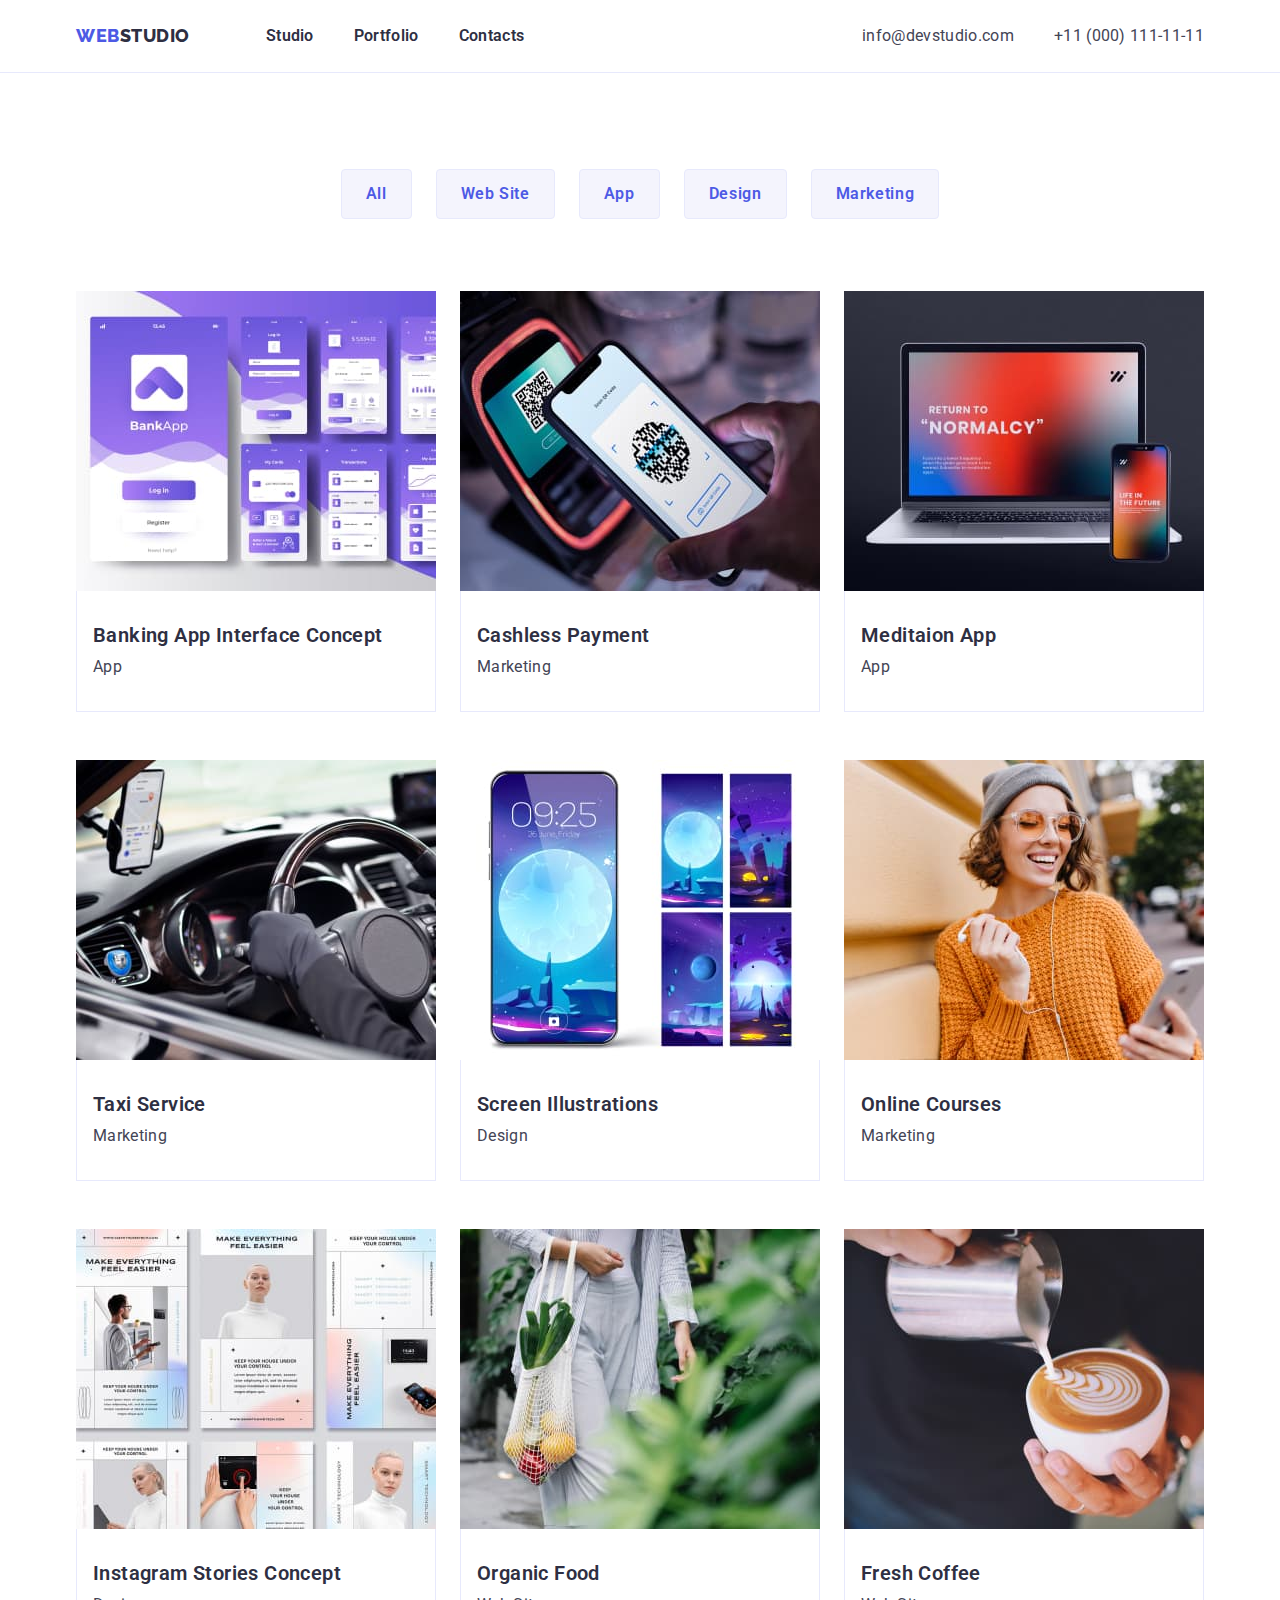
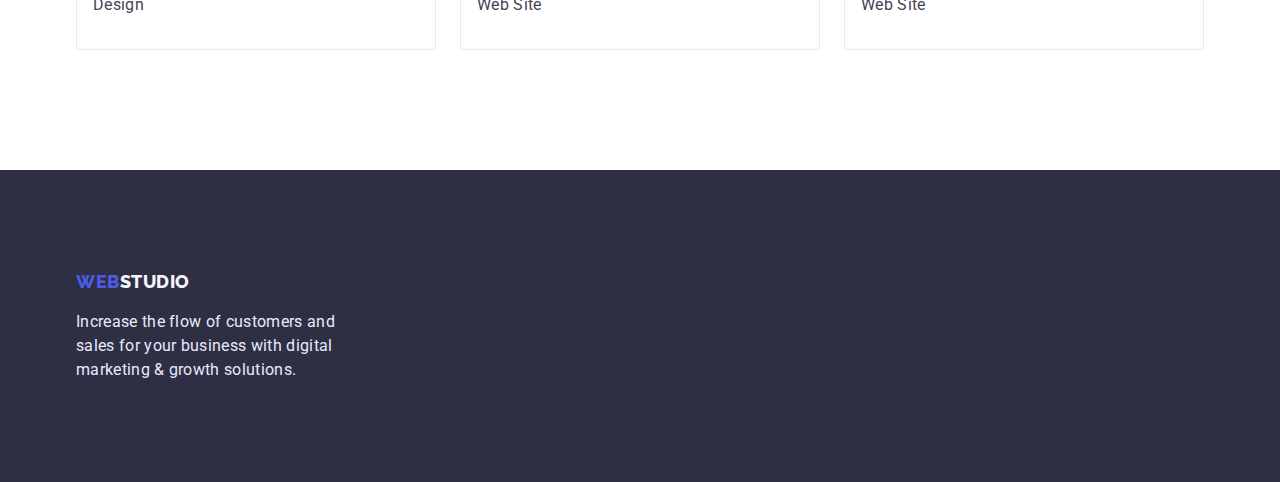
==== portfolio.html @ bba28297 "Copied html+css" ====
<!DOCTYPE html>
<html lang="en">
  <head>
    <meta charset="UTF-8" />
    <meta http-equiv="X-UA-Compatible" content="IE=edge" />
    <meta name="viewport" content="width=device-width, initial-scale=1.0" />
    <title>Portfolio</title>
    <link rel="preconnect" href="https://fonts.googleapis.com" />
    <link rel="preconnect" href="https://fonts.gstatic.com" crossorigin />
    <link
      href="https://fonts.googleapis.com/css2?family=Raleway:wght@800&family=Roboto:wght@400;500;700;900&display=swap"
      rel="stylesheet"
    />
    <link
      rel="stylesheet"
      href="https://cdnjs.cloudflare.com/ajax/libs/modern-normalize/1.1.0/modern-normalize.min.css"
    />
    <link rel="stylesheet" href="./css/styles.css" />
  </head>
  <body>
    <!--Header-->
    <header class="header">
      <div class="container nav-flex">
        <nav class="header-navigation">
          <a class="logo link" href="./index.html"
            ><span class="logo-accent">WEB</span>STUDIO</a
          >
          <ul class="header-list list">
            <li class="header-item">
              <a class="header-link link" href="./index.html">Studio</a>
            </li>
            <li class="header-item">
              <a class="header-link link" href="./portfolio.html">Portfolio</a>
            </li>
            <li class="header-item">
              <a class="header-link link" href="">Contacts</a>
            </li>
          </ul>
        </nav>
        <ul class="header-contacts-list list">
          <li class="contacts-item">
            <a class="contacts-link link" href="mailto:info@devstudio.com"
              >info@devstudio.com</a
            >
          </li>
          <li class="contacts-item">
            <a class="contacts-link link" href="tel:+110001111111"
              >+11 (000) 111-11-11</a
            >
          </li>
        </ul>
      </div>
    </header>

    <!--Main-->
    <main>
      <section class="portfolio">
        <!--Filter buttons-->
        <div class="container">
          <ul class="portfolio-btn list">
            <li class="portfolio-item">
              <button class="portfolio-btn-item btn" type="button">All</button>
            </li>
            <li class="portfolio-item">
              <button class="portfolio-btn-item btn" type="button">
                Web Site
              </button>
            </li>
            <li class="portfolio-item">
              <button class="portfolio-btn-item btn" type="button">App</button>
            </li>
            <li class="portfolio-item">
              <button class="portfolio-btn-item btn" type="button">
                Design
              </button>
            </li>
            <li class="portfolio-item">
              <button class="portfolio-btn-item btn" type="button">
                Marketing
              </button>
            </li>
          </ul>

          <!--Projects-->
          <ul class="portfolio-list list">
            <li class="portfolio-item">
              <img
                src="./images/project-img-1.jpg"
                alt="project images"
                width="360"
                height="300"
              />
              <div class="portfolio-names">
                <h3 class="portfolio-title">Banking App Interface Concept</h3>
                <p class="portfolio-text">App</p>
              </div>
            </li>
            <li class="portfolio-item">
              <img
                src="./images/project-img-2.jpg"
                alt="project images"
                width="360"
                height="300"
              />
              <div class="portfolio-names">
                <h3 class="portfolio-title">Cashless Payment</h3>
                <p class="portfolio-text">Marketing</p>
              </div>
            </li>
            <li class="portfolio-item">
              <img
                src="./images/project-img-3.jpg"
                alt="project images"
                width="360"
                height="300"
              />
              <div class="portfolio-names">
                <h3 class="portfolio-title">Meditaion App</h3>
                <p class="portfolio-text">App</p>
              </div>
            </li>
            <li class="portfolio-item">
              <img
                src="./images/project-img-4.jpg"
                alt="project images"
                width="360"
                height="300"
              />
              <div class="portfolio-names">
                <h3 class="portfolio-title">Taxi Service</h3>
                <p class="portfolio-text">Marketing</p>
              </div>
            </li>
            <li class="portfolio-item">
              <img
                src="./images/project-img-5.jpg"
                alt="project images"
                width="360"
                height="300"
              />
              <div class="portfolio-names">
                <h3 class="portfolio-title">Screen Illustrations</h3>
                <p class="portfolio-text">Design</p>
              </div>
            </li>
            <li class="portfolio-item">
              <img
                src="./images/project-img-6.jpg"
                alt="project images"
                width="360"
                height="300"
              />
              <div class="portfolio-names">
                <h3 class="portfolio-title">Online Courses</h3>
                <p class="portfolio-text">Marketing</p>
              </div>
            </li>
            <li class="portfolio-item">
              <img
                src="./images/project-img-7.jpg"
                alt="project images"
                width="360"
                height="300"
              />
              <div class="portfolio-names">
                <h3 class="portfolio-title">Instagram Stories Concept</h3>
                <p class="portfolio-text">Design</p>
              </div>
            </li>
            <li class="portfolio-item">
              <img
                src="./images/project-img-8.jpg"
                alt="project images"
                width="360"
                height="300"
              />
              <div class="portfolio-names">
                <h3 class="portfolio-title">Organic Food</h3>
                <p class="portfolio-text">Web Site</p>
              </div>
            </li>
            <li class="portfolio-item">
              <img
                src="./images/project-img-9.jpg"
                alt="project images"
                width="360"
                height="300"
              />
              <div class="portfolio-names">
                <h3 class="portfolio-title">Fresh Coffee</h3>
                <p class="portfolio-text">Web Site</p>
              </div>
            </li>
          </ul>
        </div>
      </section>
    </main>
    <!--Footer-->
    <footer class="footer">
      <div class="container">
        <a class="footer-logo link" href="./index.html"
          ><span class="logo-accent">WEB</span>STUDIO</a
        >
        <p class="footer-text">
          Increase the flow of customers and sales for your business with
          digital marketing & growth solutions.
        </p>
      </div>
    </footer>
  </body>
</html>
---- css/styles.css ----
/* main color accents
main background #ffffff
iris primary brand            #4D5AE5
navy blue headings            #2E2F42
slate body text               #434455
cornflower lght accent color  #E7E9FC
light slate helper text       #8E8F99
 */
:root {
  --navigation-list-color: #2e2f42;
  --benefits-title-color: #2e2f42;
  --accent-colr: #4d5ae5;
  --text-color: #434455;
  --section-title-color: #2e2f42;
}

p,
h1,
h2,
h3,
h4,
h5,
h6 {
  margin-top: 0;
  margin-bottom: 0;
}

ul {
  margin-top: 0;
  margin-bottom: 0;
  padding-left: 0;
}

img {
  display: block;
}

/* --------------GLOBAL STYLES------------- */
body {
  font-family: "Roboto", sans-serif;
  color: #2e2f42;
}

.link {
  text-decoration: none;
}

.list {
  list-style: none;
}

.btn {
  border: none;
}
.container {
  width: 1158px;
  padding-left: 15px;
  padding-right: 15px;
  margin: 0 auto;
  /* outline: 1px solid red; */
}

/* --------------HEADER------------- */
.logo,
.footer-logo {
  font-family: "Raleway", sans-serif;
  font-weight: 800;
  font-size: 18px;
  line-height: 1.33;
  display: flex;
  align-items: center;
  letter-spacing: 0.03em;
  text-transform: uppercase;
  color: #2e2f42;
}

.header {
  border-bottom: 1px solid #e7e9fc;
}

.logo-accent {
  color: var(--accent-colr);
}

.header-list {
  display: flex;
  gap: 40px;
}

.header-navigation {
  display: flex;
}

.header-navigation .logo {
  margin-right: 76px;
}

.nav-flex {
  display: flex;
  align-items: center;
}

.header-link {
  display: block;
  padding-top: 24px;
  padding-bottom: 24px;

  font-weight: 600;
  font-size: 16px;
  line-height: 1.5;
  letter-spacing: 0.02em;
  color: var(--navigation-list-color);
}
.header-link:hover,
.header-link:focus {
  color: #434455;
}

.header-link:active {
  color: var(--accent-colr);
}

.header-contacts-list {
  display: flex;
  gap: 40px;
  margin-left: auto;
}

.contacts-link {
  font-size: 16px;
  line-height: 1.5;
  letter-spacing: 0.02em;
  color: #434455;
}

.contacts-link:hover,
.contacts-link:focus {
  color: var(--accent-colr);
}

/* --------------HERO------------- */
.hero {
  background-color: #2e2f42;
}

.hero-section {
  padding-top: 188px;
  padding-bottom: 188px;
}
.hero-title {
  font-weight: 600;
  font-size: 56px;
  line-height: 1.07;
  text-align: center;
  letter-spacing: 0.02em;
  color: #ffffff;

  margin-bottom: 48px;
}

.hero-btn {
  background-color: var(--accent-colr);

  box-shadow: 0px 4px 4px rgba(0, 0, 0, 0.15);
  border-radius: 4px;

  font-family: inherit;
  font-weight: 600;
  font-size: 16px;
  line-height: 1.19;

  display: flex;
  align-items: center;
  letter-spacing: 0.04em;
  color: #ffffff;
  cursor: pointer;
  padding: 16px 32px;
  margin: 0 auto;
}

/* --------------SECTIONS PADDINGS------------- */
/* .section {
padding-top: 120px;
padding-bottom: 120px;
} */

/* --------------BENEFITS------------- */
.benefits {
  padding-top: 120px;
  padding-bottom: 120px;
}

.benefits-heading {
  font-weight: 600;
  font-size: 20px;
  line-height: 1.2;
  letter-spacing: 0.02em;
  color: var(--benefits-title-color);
  margin-bottom: 8px;
}

.benefits-list {
  display: flex;
  gap: 24px;
}

.benefits-text {
  font-size: 16px;
  line-height: 1.5;
  letter-spacing: 0.02em;
  color: var(--text-color);
}

/* --------------JOB------------- */
.job-title,
.team-title {
  font-weight: 600;
  font-size: 36px;
  line-height: 1.11;
  text-align: center;
  letter-spacing: 0.02em;
  text-transform: capitalize;
  color: var(--section-title-color);
}

.job {
  padding-bottom: 120px;
}
.job-title {
  margin-bottom: 72px;
}

.job-list {
  display: flex;
  gap: 24px;
}

.job-item {
  width: calc((100% -48px) / 3);
}

/* --------------TEAM------------- */
.team {
  background-color: #f4f4fd;
  padding-top: 120px;
  padding-bottom: 120px;
}

.team-title {
  margin-bottom: 72px;
}

.team-list {
  display: flex;
  gap: 24px;
}

.team-item {
  display: flex;
  flex-direction: column;
  justify-content: center;
  align-items: center;
  width: calc((100% - 72px) / 4);

  background: #ffffff;
  box-shadow: 0px 1px 6px rgba(46, 47, 66, 0.08),
    0px 1px 1px rgba(46, 47, 66, 0.16), 0px 2px 1px rgba(46, 47, 66, 0.08);
  border-radius: 0px 0px 4px 4px;
}

.team-members {
  padding-top: 32px;
  padding-bottom: 32px;
}

.team-item-title {
  font-weight: 600;
  font-size: 20px;
  line-height: 1.2;
  text-align: center;
  letter-spacing: 0.02em;
  color: var(--benefits-title-color);
  margin-bottom: 8px;
}

.team-text {
  font-size: 16px;
  line-height: 1.5;
  text-align: center;
  letter-spacing: 0.02em;
  color: var(--text-color);
}

/* --------------FOOTER------------- */
.footer {
  background-color: #2e2f42;
  padding-top: 100px;
  padding-bottom: 100px;
}

.footer-logo {
  color: #f4f4fd;
  margin-bottom: 16px;
}

.footer-text {
  font-size: 16px;
  line-height: 1.5;
  letter-spacing: 0.02em;
  color: #e7e9fc;
  max-width: 264px;
}

/* --------------PORTFOLIO------------- */

/* --------------FILTER BUTTONS------------- */
.portfolio {
  padding-top: 96px;
  padding-bottom: 120px;
}
.portfolio-btn {
  display: flex;
  padding: 0px;
  gap: 24px;
  justify-content: center;
  margin-bottom: 72px;
}

.portfolio-btn-item {
  background-color: #f4f4fd;
  font-family: inherit;
  font-weight: 600;
  font-size: 16px;
  line-height: 1.5;
  display: flex;
  align-items: center;
  text-align: center;
  letter-spacing: 0.04em;
  color: var(--accent-colr);
  cursor: pointer;

  display: flex;
  flex-direction: row;
  justify-content: center;
  align-items: center;
  padding: 12px 24px;
  border: 1px solid #e7e9fc;
  border-radius: 4px;
  flex: none;
  order: 4;
  flex-grow: 0;
}

.portfolio-btn-item:hover,
.portfolio-btn-item:focus {
  background-color: var(--accent-colr);
  color: #ffffff;
}

/* --------------PROJECTS------------- */
.portfolio-list {
  display: flex;
  flex-wrap: wrap;
  column-gap: 24px;
  row-gap: 48px;
}

.portfolio-list > .portfolio-item {
  width: calc((100% - 24px * 2) / 3);
}

.portfolio-item:nth-child(3n) {
  margin-right: 0;
}

.portfolio-item:nth-last-child(-n + 3) {
  margin-bottom: 0;
}

.portfolio-title {
  font-weight: 600;
  font-size: 20px;
  line-height: 1.2;
  letter-spacing: 0.02em;
  color: var(--benefits-title-color);
  margin-bottom: 8px;
}

.portfolio-text {
  font-size: 16px;
  line-height: 1.5;
  letter-spacing: 0.02em;
  color: var(--text-color);
}

.portfolio-names {
  padding-top: 32px;
  padding-bottom: 32px;
  padding-left: 16px;

  border: 1px solid #e7e9fc;
  border-top: none;
}
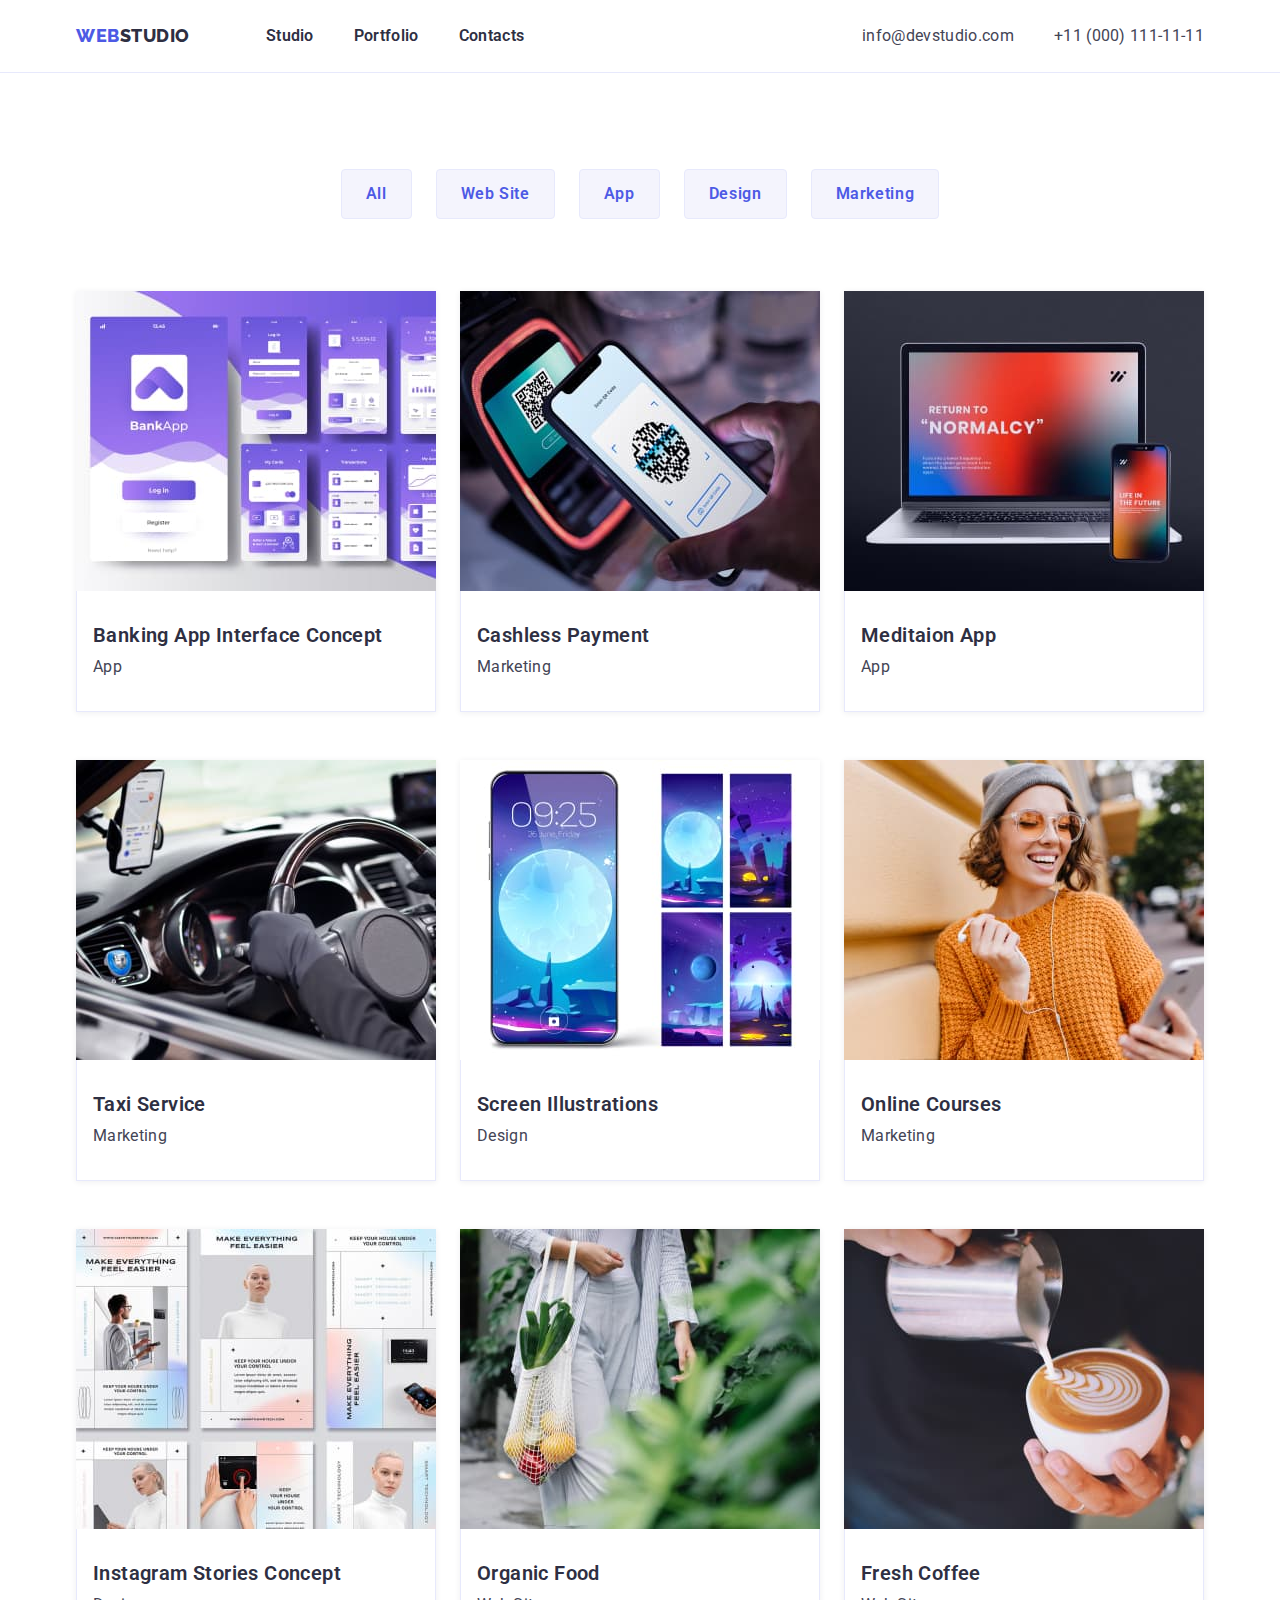
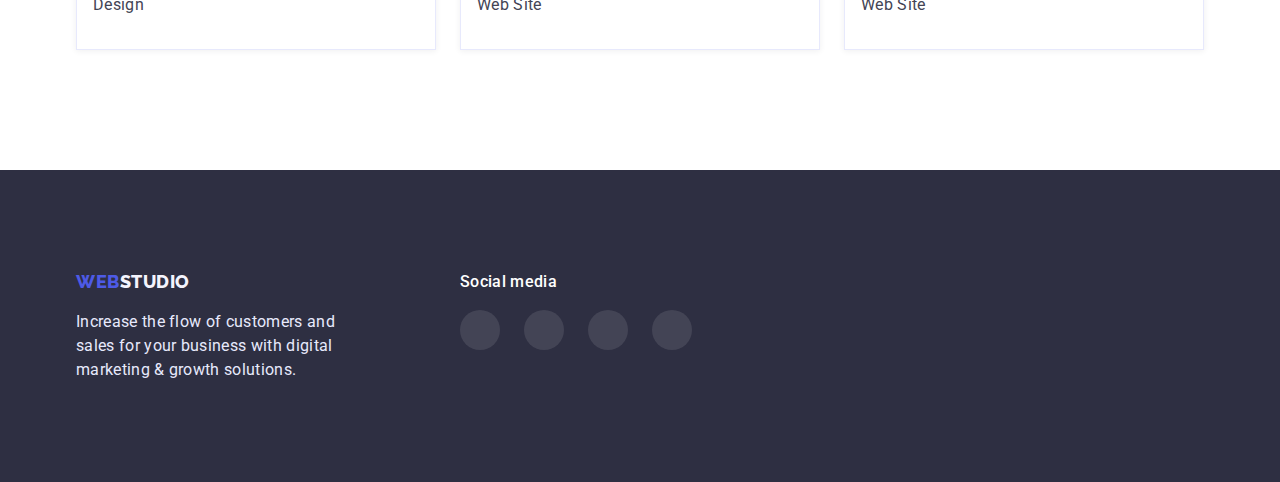
==== commit 56659eec: "add css for social media, shadows" ====
--- a/portfolio.html
+++ b/portfolio.html
@@ -58,23 +58,23 @@
         <!--Filter buttons-->
         <div class="container">
           <ul class="portfolio-btn list">
-            <li class="portfolio-item">
+            <li class="btn-item">
               <button class="portfolio-btn-item btn" type="button">All</button>
             </li>
-            <li class="portfolio-item">
+            <li class="btn-item">
               <button class="portfolio-btn-item btn" type="button">
                 Web Site
               </button>
             </li>
-            <li class="portfolio-item">
+            <li class="btn-item">
               <button class="portfolio-btn-item btn" type="button">App</button>
             </li>
-            <li class="portfolio-item">
+            <li class="btn-item">
               <button class="portfolio-btn-item btn" type="button">
                 Design
               </button>
             </li>
-            <li class="portfolio-item">
+            <li class="btn-item">
               <button class="portfolio-btn-item btn" type="button">
                 Marketing
               </button>
@@ -197,14 +197,25 @@
     </main>
     <!--Footer-->
     <footer class="footer">
-      <div class="container">
-        <a class="footer-logo link" href="./index.html"
-          ><span class="logo-accent">WEB</span>STUDIO</a
-        >
-        <p class="footer-text">
-          Increase the flow of customers and sales for your business with
-          digital marketing & growth solutions.
-        </p>
+      <div class="container footer-flex">
+        <div>
+          <a class="footer-logo link" href="./index.html"
+            ><span class="logo-accent">WEB</span>STUDIO</a
+          >
+          <p class="footer-text">
+            Increase the flow of customers and sales for your business with
+            digital marketing & growth solutions.
+          </p>
+        </div>
+        <div>
+          <p class="footer-text-soc">Social media</p>
+          <ul class="footer-list list">
+            <li class="footer-item"><a href=""></a></li>
+            <li class="footer-item"><a href=""></a></li>
+            <li class="footer-item"><a href=""></a></li>
+            <li class="footer-item"><a href=""></a></li>
+          </ul>
+        </div>
       </div>
     </footer>
   </body>
--- a/css/styles.css
+++ b/css/styles.css
@@ -146,7 +146,19 @@
 .hero-section {
   padding-top: 188px;
   padding-bottom: 188px;
-}
+  margin: 0 auto;
+
+  max-width: 1440px;
+  background-image: linear-gradient(
+      rgba(46, 47, 66, 0.7),
+      rgba(46, 47, 66, 0.7)
+    ),
+    url(../images/hero-bg.jpg);
+  background-position: center;
+  background-repeat: no-repeat;
+  background-size: cover;
+}
+
 .hero-title {
   font-weight: 600;
   font-size: 56px;
@@ -213,7 +225,8 @@
 
 /* --------------JOB------------- */
 .job-title,
-.team-title {
+.team-title,
+.customers-title {
   font-weight: 600;
   font-size: 36px;
   line-height: 1.11;
@@ -289,9 +302,35 @@
   text-align: center;
   letter-spacing: 0.02em;
   color: var(--text-color);
+
+  margin-bottom: 8px;
+}
+
+.soc-list {
+  display: flex;
+  gap: 24px;
+}
+
+.soc-item {
+  width: 40px;
+  height: 40px;
+  border-radius: 50%;
+
+  background: #4d5ae5;
+}
+
+/* --------------CUSTOMERS---------- */
+.customers {
+  padding-top: 130px;
+  padding-bottom: 120px;
 }
 
 /* --------------FOOTER------------- */
+.footer-flex {
+  display: flex;
+  gap: 120px;
+}
+
 .footer {
   background-color: #2e2f42;
   padding-top: 100px;
@@ -309,6 +348,29 @@
   letter-spacing: 0.02em;
   color: #e7e9fc;
   max-width: 264px;
+}
+
+.footer-text-soc {
+  font-weight: 500;
+  font-size: 16px;
+  line-height: 1.5;
+  letter-spacing: 0.02em;
+  color: #ffffff;
+
+  margin-bottom: 16px;
+}
+
+.footer-list {
+  display: flex;
+  gap: 24px;
+}
+
+.footer-item {
+  width: 40px;
+  height: 40px;
+  border-radius: 50%;
+
+  background: rgba(255, 255, 255, 0.1);
 }
 
 /* --------------PORTFOLIO------------- */
@@ -355,6 +417,10 @@
 .portfolio-btn-item:focus {
   background-color: var(--accent-colr);
   color: #ffffff;
+
+  box-shadow: 0px 3px 1px rgba(0, 0, 0, 0.1), 0px 2px 1px rgba(0, 0, 0, 0.08),
+    0px 2px 2px rgba(0, 0, 0, 0.12);
+  border: 1px solid var(--accent-colr);
 }
 
 /* --------------PROJECTS------------- */
@@ -365,16 +431,15 @@
   row-gap: 48px;
 }
 
-.portfolio-list > .portfolio-item {
+.portfolio-item {
   width: calc((100% - 24px * 2) / 3);
-}
-
-.portfolio-item:nth-child(3n) {
-  margin-right: 0;
-}
-
-.portfolio-item:nth-last-child(-n + 3) {
-  margin-bottom: 0;
+  box-shadow: 0px 1px 6px rgba(46, 47, 66, 0.08);
+}
+
+.portfolio-item:focus,
+.portfolio-item:hover {
+  box-shadow: 0px 1px 6px rgba(46, 47, 66, 0.08),
+    0px 1px 1px rgba(46, 47, 66, 0.16), 0px 2px 1px rgba(46, 47, 66, 0.08);
 }
 
 .portfolio-title {
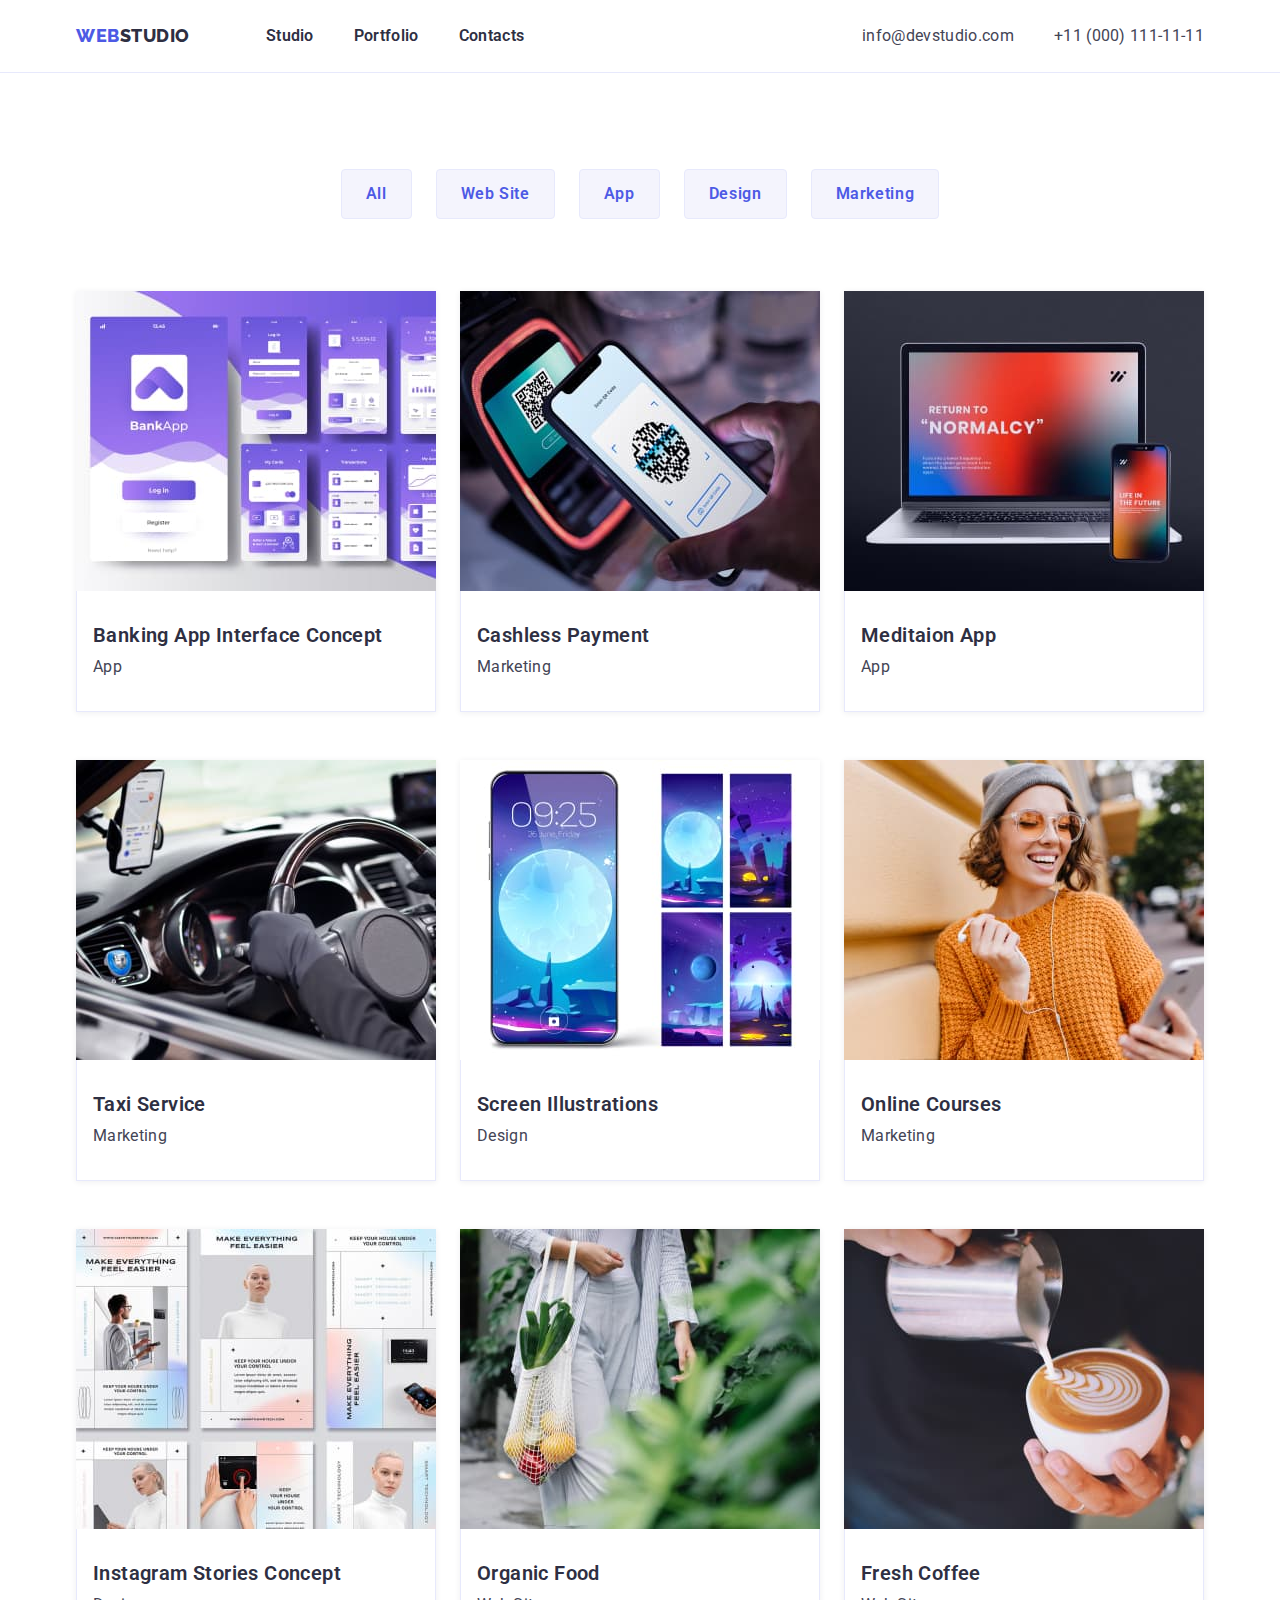
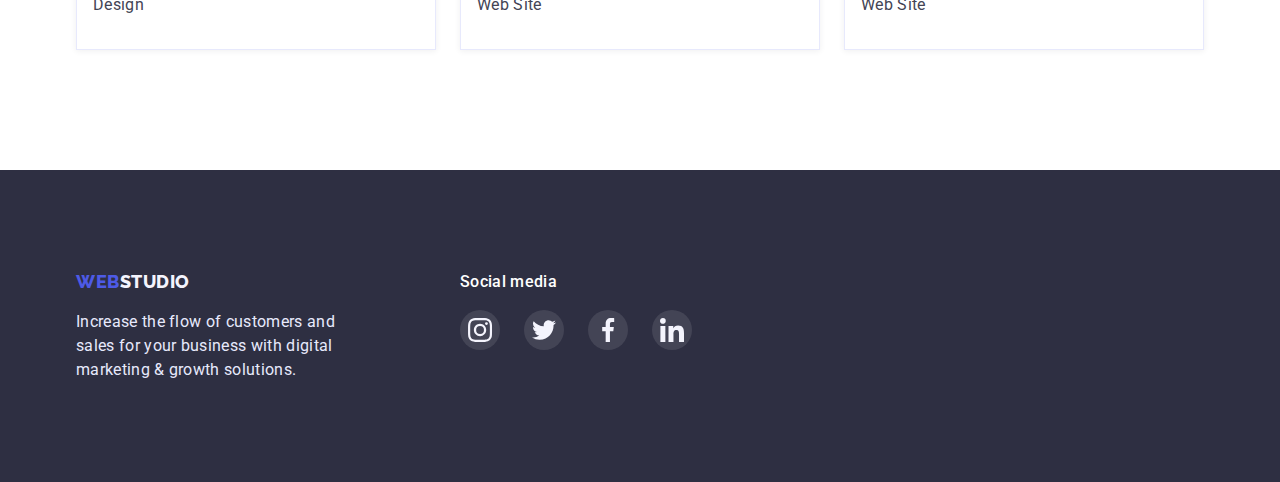
==== commit 73510663: "added all icons" ====
--- a/portfolio.html
+++ b/portfolio.html
@@ -210,10 +210,30 @@
         <div>
           <p class="footer-text-soc">Social media</p>
           <ul class="footer-list list">
-            <li class="footer-item"><a href=""></a></li>
-            <li class="footer-item"><a href=""></a></li>
-            <li class="footer-item"><a href=""></a></li>
-            <li class="footer-item"><a href=""></a></li>
+            <li class="footer-item">
+              <a class="footer-link link" href=""
+                ><svg class="footer-soc-icon" witdh="24" height="24">
+                  <use href="./images/icons.svg#icon-instagram"></use></svg
+              ></a>
+            </li>
+            <li class="footer-item">
+              <a class="footer-link link" href=""
+                ><svg class="footer-soc-icon" witdh="24" height="24">
+                  <use href="./images/icons.svg#icon-twitter"></use></svg
+              ></a>
+            </li>
+            <li class="footer-item">
+              <a class="footer-link link" href=""
+                ><svg class="footer-soc-icon" witdh="24" height="24">
+                  <use href="./images/icons.svg#icon-facebook"></use></svg
+              ></a>
+            </li>
+            <li class="footer-item">
+              <a class="footer-link link" href=""
+                ><svg class="footer-soc-icon" witdh="24" height="24">
+                  <use href="./images/icons.svg#icon-linkedin"></use></svg
+              ></a>
+            </li>
           </ul>
         </div>
       </div>
--- a/css/styles.css
+++ b/css/styles.css
@@ -202,6 +202,21 @@
   padding-bottom: 120px;
 }
 
+.benefits-list-icon {
+  display: flex;
+  gap: 24px;
+}
+
+.benefits-item-icon {
+  display: flex;
+  justify-content: center;
+  align-items: center;
+  height: 112px;
+  width: 264px;
+  background: #f4f4fd;
+  border-radius: 4px;
+}
+
 .benefits-heading {
   font-weight: 600;
   font-size: 20px;
@@ -209,6 +224,7 @@
   letter-spacing: 0.02em;
   color: var(--benefits-title-color);
   margin-bottom: 8px;
+  margin-top: 8px;
 }
 
 .benefits-list {
@@ -221,6 +237,8 @@
   line-height: 1.5;
   letter-spacing: 0.02em;
   color: var(--text-color);
+  height: 112px;
+  width: 264px;
 }
 
 /* --------------JOB------------- */
@@ -308,15 +326,33 @@
 
 .soc-list {
   display: flex;
+  justify-content: center;
   gap: 24px;
 }
 
 .soc-item {
   width: 40px;
   height: 40px;
+}
+
+.soc-link {
+  width: 100%;
+  height: 100%;
   border-radius: 50%;
+  display: flex;
+  align-items: center;
+  justify-content: center;
 
   background: #4d5ae5;
+}
+
+.team-soc-icon {
+  fill: #f4f4fd;
+}
+
+.soc-link:focus,
+.soc-link:hover {
+  background-color: #404bbf;
 }
 
 /* --------------CUSTOMERS---------- */
@@ -325,6 +361,41 @@
   padding-bottom: 120px;
 }
 
+.customers-title {
+  margin-bottom: 72px;
+}
+
+.customers-list {
+  display: flex;
+  justify-content: center;
+  gap: 24px;
+}
+
+.customer-item {
+  width: 168px;
+  height: 88px;
+}
+
+.customer-link {
+  width: 100%;
+  height: 100%;
+  border: 1px solid #8e8f99;
+  border-radius: 4px;
+  display: flex;
+  justify-content: center;
+  align-items: center;
+}
+
+.customer-link:focus,
+.customer-link:hover {
+  border-color: #404bbf;
+}
+
+.customer-link:focus .customer-icon,
+.customer-link:hover .customer-icon {
+  border-color: #404bbf;
+}
+
 /* --------------FOOTER------------- */
 .footer-flex {
   display: flex;
@@ -362,15 +433,33 @@
 
 .footer-list {
   display: flex;
+  justify-content: center;
   gap: 24px;
 }
 
 .footer-item {
   width: 40px;
   height: 40px;
+}
+
+.footer-link {
+  width: 100%;
+  height: 100%;
+  display: flex;
   border-radius: 50%;
+  align-items: center;
+  justify-content: center;
 
   background: rgba(255, 255, 255, 0.1);
+}
+
+.footer-soc-icon {
+  fill: #f4f4fd;
+}
+
+.footer-link:hover,
+.footer-link:focus {
+  background-color: #31d0aa;
 }
 
 /* --------------PORTFOLIO------------- */
